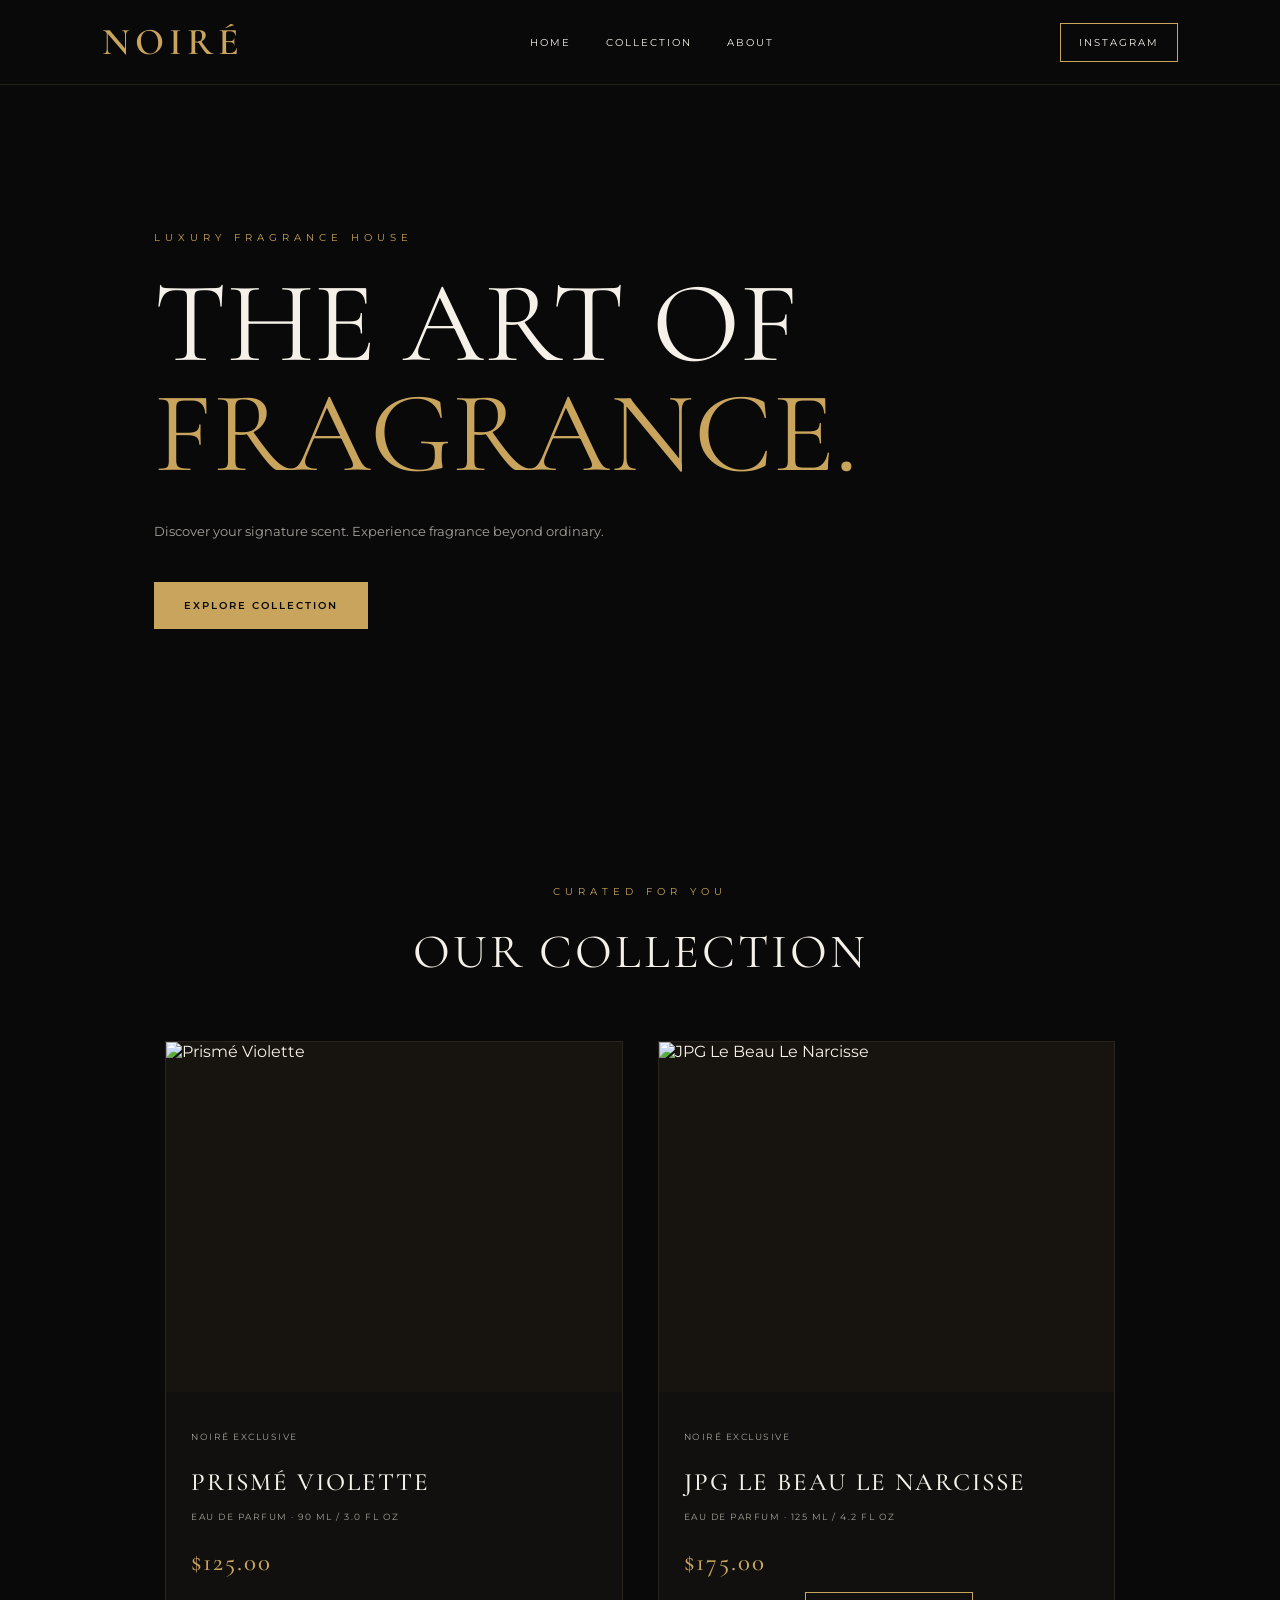
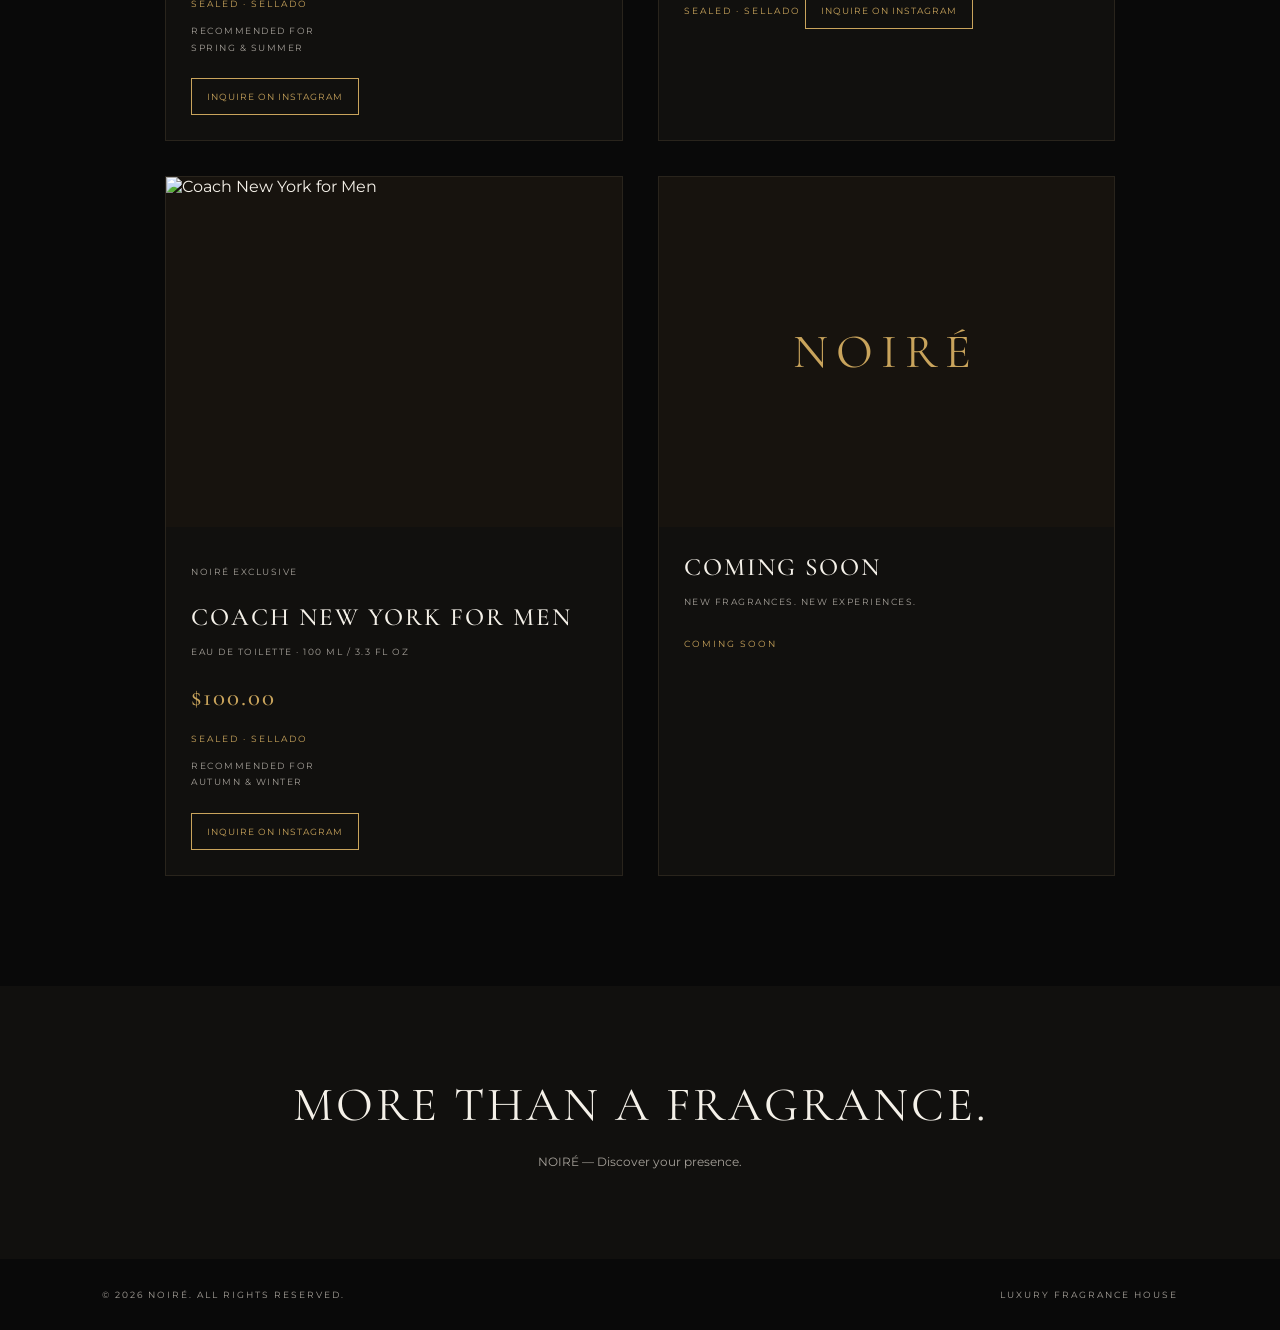
==== index.html @ 9adcd64e "Add files via upload" ====
<!DOCTYPE html>
<html lang="en">
<head>
    <meta charset="UTF-8">
    <meta name="viewport" content="width=device-width, initial-scale=1.0">
    <title>NOIRÉ | Luxury Fragrance House</title>
    <link rel="stylesheet" href="style.css">
</head>
<body>

    <header class="navbar">
        <a href="#" class="logo">NOIRÉ</a>

        <nav>
            <a href="#home">HOME</a>
            <a href="#collection">COLLECTION</a>
            <a href="#about">ABOUT</a>
        </nav>

        <a href="https://www.instagram.com/noire.resells//"
           class="instagram">INSTAGRAM</a>
    </header>

    <main>
        <section class="hero" id="home">
            <div class="hero-content">
                <p class="eyebrow">LUXURY FRAGRANCE HOUSE</p>

                <h1>THE ART OF<br><span>FRAGRANCE.</span></h1>

                <p class="description">
                    Discover your signature scent.
                    Experience fragrance beyond ordinary.
                </p>

                <a href="#collection" class="gold-button">
                    EXPLORE COLLECTION
                </a>
            </div>
        </section>

       
<section class="collection" id="collection">
    <p class="eyebrow">CURATED FOR YOU</p>
    <h2>OUR COLLECTION</h2>

    <div class="product-grid">

       
<div class="product-card">
    <div class="product-image">
        <img
          src="https://patekmaison.com/cdn/shop/files/Violette.png?v=1772462823"
            alt="Prismé Violette">
    </div>

    <div class="product-info">
        <p class="eyebrow">NOIRÉ EXCLUSIVE</p>

        <h3>PRISMÉ VIOLETTE</h3>

        <p>EAU DE PARFUM · 90 ML / 3.0 FL OZ</p>

        <h3 class="product-price">$125.00</h3>

        <span class="coming-label">SEALED · SELLADO</span>

        <p class="season-label">
            RECOMMENDED FOR
            <br>
            SPRING & SUMMER
        </p>

        <a
            href="https://www.instagram.com/noire.resells/"
            target="_blank"
            class="product-button">
            INQUIRE ON INSTAGRAM
        </a>
    </div>
</div>
<div class="product-card">
    <div class="product-image">
        <img
            src="https://www.sephora.com/productimages/sku/s2929826-main-zoom.jpg?imwidth=1224"
            alt="JPG Le Beau Le Narcisse">
    </div>

    <div class="product-info">
        <p class="eyebrow">NOIRÉ EXCLUSIVE</p>

        <h3>JPG LE BEAU LE NARCISSE</h3>

        <p>EAU DE PARFUM · 125 ML / 4.2 FL OZ</p>

        <h3 class="product-price">$175.00</h3>

        <span class="coming-label">SEALED · SELLADO</span>

        <a
            href="https://www.instagram.com/noire.resells/"
            target="_blank"
            class="product-button">
            INQUIRE ON INSTAGRAM
        </a>
    </div>
</div>

<div class="product-card">
    <div class="product-image">
        <img
            src="https://www.sephora.com/productimages/sku/s2007631-main-zoom.jpg?imwidth=1224"
            alt="Coach New York for Men">
    </div>

    <div class="product-info">
        <p class="eyebrow">NOIRÉ EXCLUSIVE</p>

        <h3>COACH NEW YORK FOR MEN</h3>

        <p>EAU DE TOILETTE · 100 ML / 3.3 FL OZ</p>

        <h3 class="product-price">$100.00</h3>

        <span class="coming-label">SEALED · SELLADO</span>

        <p class="season-label">
            RECOMMENDED FOR
            <br>
            AUTUMN & WINTER
        </p>

        <a
            href="https://www.instagram.com/noire.resells/"
            target="_blank"
            class="product-button">
            INQUIRE ON INSTAGRAM
        </a>
    </div>
</div>


        <div class="product-card">
            <div class="product-image coming-image">
                <span>NOIRÉ</span>
            </div>
            <div class="product-info">
                <h3>COMING SOON</h3>
                <p>NEW FRAGRANCES. NEW EXPERIENCES.</p>
                <span class="coming-label">COMING SOON</span>
            </div>
        </div>

    </div>
</section>


        <section class="about" id="about">
            <h2>MORE THAN A FRAGRANCE.</h2>
            <p>NOIRÉ — Discover your presence.</p>
        </section>
    </main>

    <footer>
        <p>© 2026 NOIRÉ. ALL RIGHTS RESERVED.</p>
        <p>LUXURY FRAGRANCE HOUSE</p>
    </footer>

    <script src="script.js"></script>
</body>
</html>
---- style.css ----
@import url('https://fonts.googleapis.com/css2?family=Cormorant+Garamond:wght@400;500;600;700&family=Montserrat:wght@300;400;500;600&display=swap');

:root {
    --black: #090909;
    --gold: #c9a45c;
    --white: #f5f1e9;
    --gray: #a6a19a;
}

* {
    margin: 0;
    padding: 0;
    box-sizing: border-box;
    scroll-behavior: smooth;
}

body {
    background: var(--black);
    color: var(--white);
    font-family: 'Montserrat', sans-serif;
}

.navbar {
    height: 85px;
    display: flex;
    align-items: center;
    justify-content: space-between;
    padding: 0 8%;
    border-bottom: 1px solid #25221d;
    background: #090909;
}

.logo {
    color: var(--gold);
    text-decoration: none;
    font-family: 'Cormorant Garamond', serif;
    font-size: 38px;
    letter-spacing: 5px;
    font-weight: 600;
}

nav {
    display: flex;
    gap: 35px;
}

nav a, .instagram {
    color: var(--white);
    text-decoration: none;
    font-size: 10px;
    letter-spacing: 2px;
    transition: color 0.3s;
}

nav a:hover, .instagram:hover {
    color: var(--gold);
}

.instagram {
    border: 1px solid var(--gold);
    padding: 12px 18px;
}

.hero {
    min-height: 690px;
    display: flex;
    align-items: center;
    padding: 80px 12%;
    background:
      linear-gradient(90deg, #090909 5%, rgba(9,9,9,.88) 45%, rgba(9,9,9,.2)),
      url('https://images.unsplash.com/photo-1594035910387-fea47794261f?w=1800')
      center/cover no-repeat;
}

.hero-content {
    max-width: 650px;
}

.eyebrow {
    color: var(--gold);
    letter-spacing: 5px;
    font-size: 10px;
    margin-bottom: 25px;
}

h1 {
    font-family: 'Cormorant Garamond', serif;
    font-size: clamp(65px, 9vw, 115px);
    font-weight: 400;
    line-height: .95;
    margin-bottom: 30px;
}

h1 span {
    color: var(--gold);
}

.description {
    color: var(--gray);
    font-size: 13px;
    line-height: 2;
    margin-bottom: 38px;
}

.gold-button {
    display: inline-block;
    padding: 17px 30px;
    background: var(--gold);
    color: #090909;
    text-decoration: none;
    font-size: 10px;
    letter-spacing: 2px;
    font-weight: 600;
    transition: .3s;
}

.gold-button:hover {
    background: var(--white);
    transform: translateY(-3px);
}

.collection {
    padding: 110px 8%;
    text-align: center;
}

.collection h2, .about h2 {
    font-family: 'Cormorant Garamond', serif;
    font-size: 48px;
    font-weight: 400;
    letter-spacing: 3px;
}

.coming-soon {
    color: var(--gray);
    margin-top: 35px;
    font-size: 11px;
    letter-spacing: 3px;
}

.about {
    text-align: center;
    padding: 90px 20px;
    background: #11100e;
}

.about p {
    margin-top: 20px;
    color: var(--gray);
    font-size: 12px;
}

footer {
    display: flex;
    justify-content: space-between;
    padding: 30px 8%;
    color: var(--gray);
    font-size: 9px;
    letter-spacing: 2px;
}

@media (max-width: 700px) {
    .navbar {
        padding: 0 5%;
        height: 75px;
    }

    .logo {
        font-size: 29px;
    }

    nav {
        display: none;
    }

    .instagram {
        font-size: 8px;
        padding: 10px;
    }

    .hero {
        min-height: 600px;
        padding: 60px 7%;
    }

    .collection h2, .about h2 {
        font-size: 35px;
    }

    footer {
        flex-direction: column;
        gap: 12px;
        text-align: center;
    }
}

.product-grid {
    display: grid;
    grid-template-columns: repeat(2, minmax(0, 1fr));
    gap: 35px;
    max-width: 950px;
    margin: 60px auto 0;
}

.product-card {
    text-align: left;
    background: #11100e;
    border: 1px solid #29241c;
    transition: transform .3s, border-color .3s;
}

.product-card:hover {
    transform: translateY(-7px);
    border-color: var(--gold);
}

.product-image {
    height: 350px;
    overflow: hidden;
    background: #17130e;
}

.product-image img {
    width: 100%;
    height: 100%;
    object-fit: cover;
}

.coming-image {
    display: flex;
    align-items: center;
    justify-content: center;
    color: var(--gold);
    font-family: 'Cormorant Garamond', serif;
    font-size: 48px;
    letter-spacing: 8px;
}

.product-info {
    padding: 25px;
}

.product-info h3 {
    font-family: 'Cormorant Garamond', serif;
    font-size: 25px;
    font-weight: 500;
    letter-spacing: 2px;
}

.product-info p {
    color: var(--gray);
    font-size: 9px;
    letter-spacing: 1.5px;
    margin: 12px 0 22px;
    line-height: 1.8;
}

.product-button {
    display: inline-block;
    color: var(--gold);
    border: 1px solid var(--gold);
    padding: 12px 15px;
    text-decoration: none;
    font-size: 9px;
    letter-spacing: 1px;
}

.product-button:hover {
    background: var(--gold);
    color: var(--black);
}

.coming-label {
    color: var(--gold);
    font-size: 9px;
    letter-spacing: 2px;
}

@media (max-width: 700px) {
    .product-grid {
        grid-template-columns: 1fr;
    }

    .product-image {
        height: 300px;
    }
}

.product-price {
    color: var(--gold);
    font-family: 'Cormorant Garamond', serif;
    font-size: 32px;
    font-weight: 500;
    margin: 15px 0;
}

.season-label {
    color: var(--gray);
    font-size: 10px;
    line-height: 2;
    letter-spacing: 2px;
    margin-top: 20px;
}
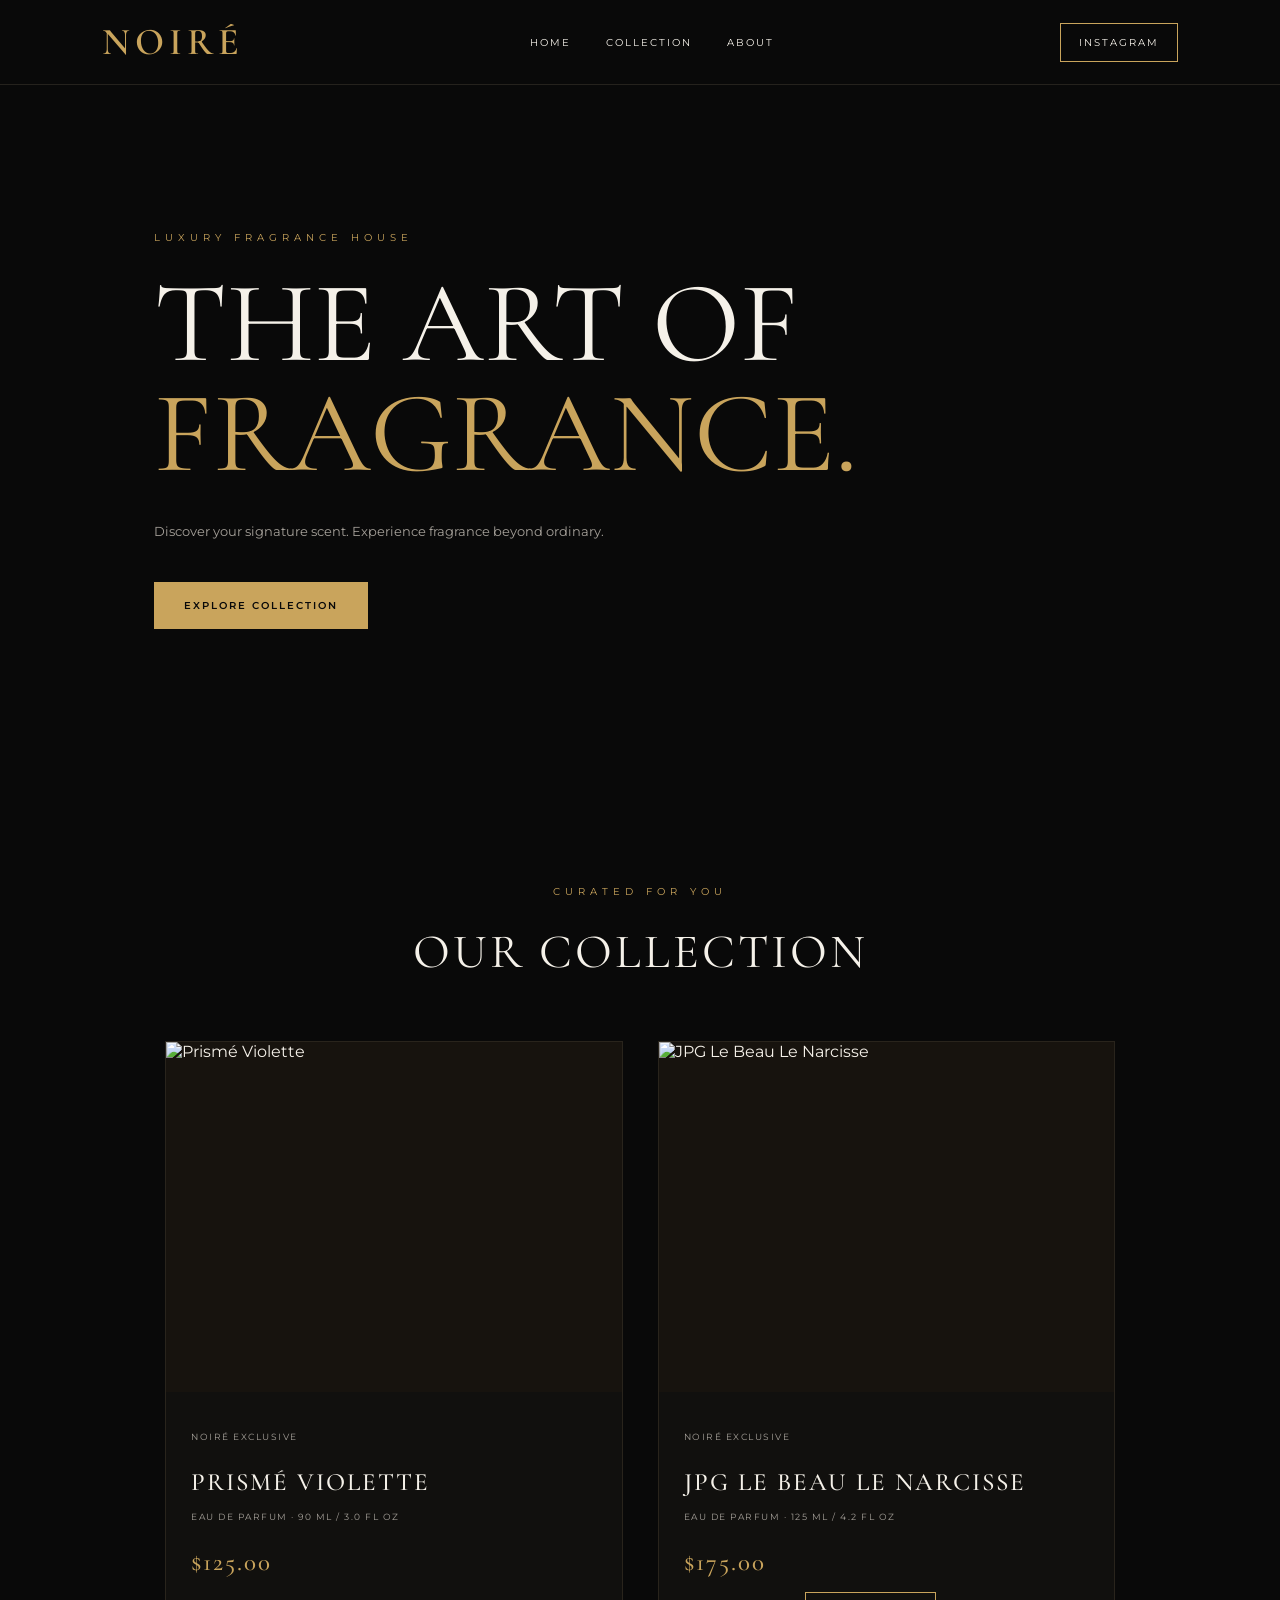
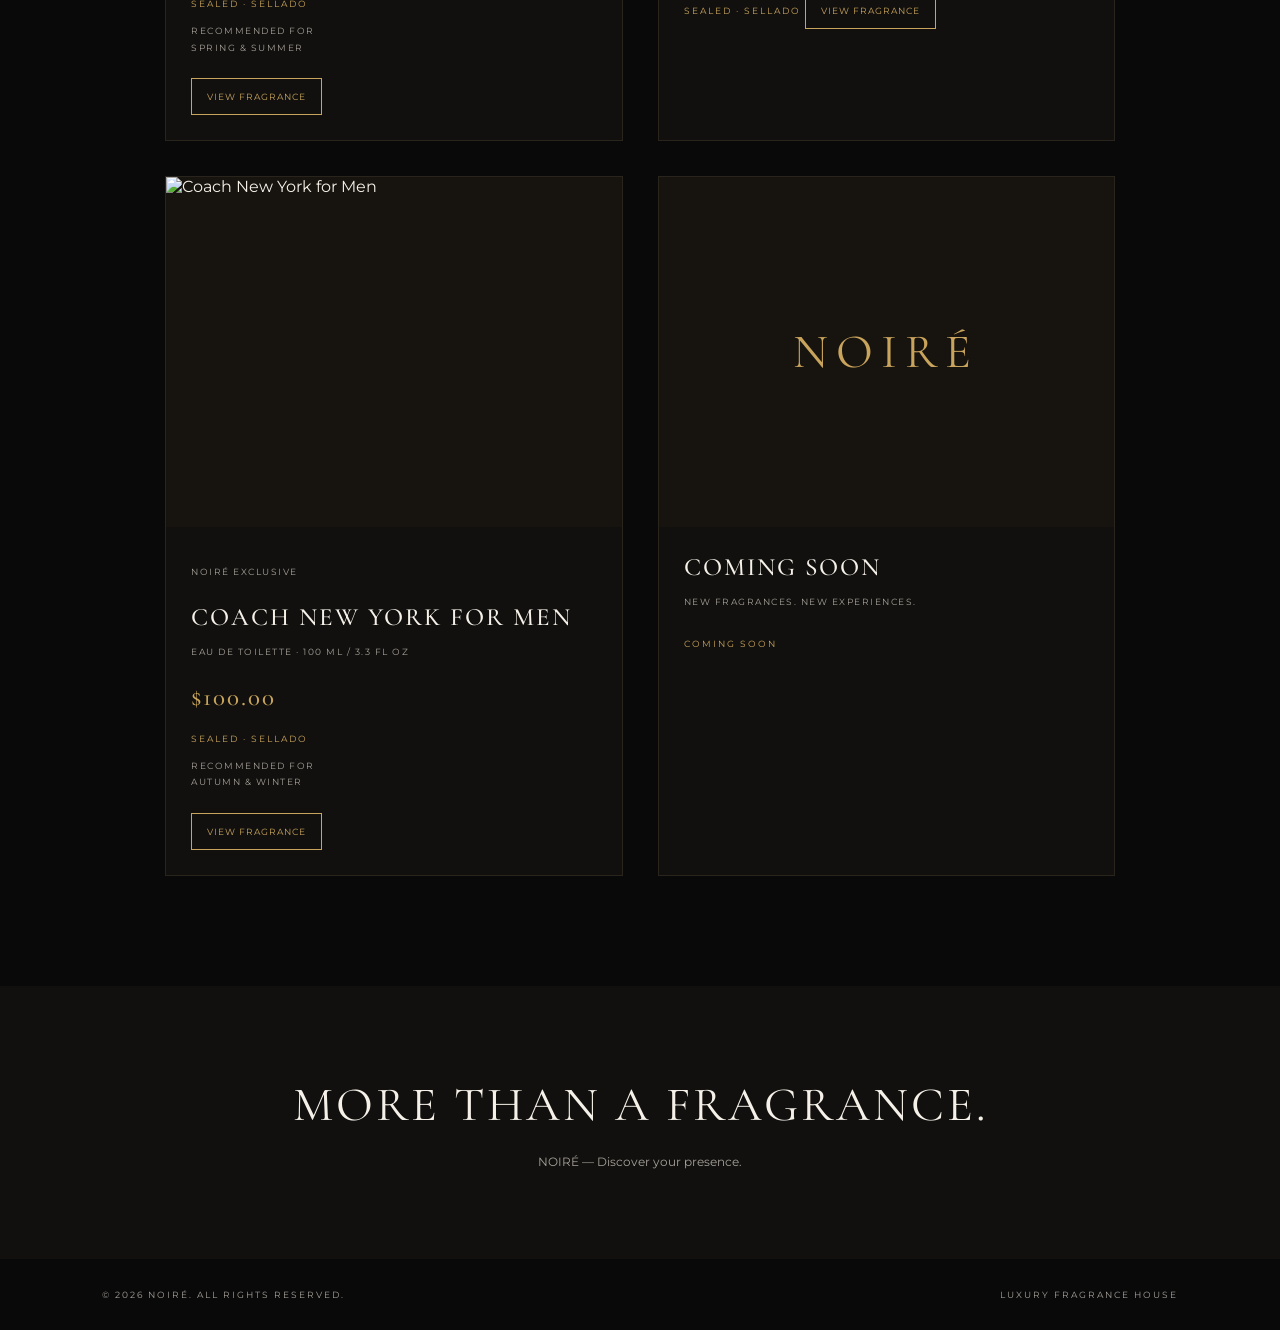
==== commit 47a6f048: "Add files via upload" ====
--- a/index.html
+++ b/index.html
@@ -48,14 +48,16 @@
     <div class="product-grid">
 
        
-<div class="product-card">
+<a href="prisme-violette.html" class="product-card product-card-link">
+
     <div class="product-image">
         <img
-          src="https://patekmaison.com/cdn/shop/files/Violette.png?v=1772462823"
+            src="https://patekmaison.com/cdn/shop/files/Violette.png?v=1772462823"
             alt="Prismé Violette">
     </div>
 
     <div class="product-info">
+
         <p class="eyebrow">NOIRÉ EXCLUSIVE</p>
 
         <h3>PRISMÉ VIOLETTE</h3>
@@ -72,15 +74,13 @@
             SPRING & SUMMER
         </p>
 
-        <a
-            href="https://www.instagram.com/noire.resells/"
-            target="_blank"
-            class="product-button">
-            INQUIRE ON INSTAGRAM
-        </a>
+        <span class="product-button">VIEW FRAGRANCE</span>
+
     </div>
-</div>
-<div class="product-card">
+
+</a>
+<a href="le-beau-narcisse.html" class="product-card product-card-link">
+
     <div class="product-image">
         <img
             src="https://www.sephora.com/productimages/sku/s2929826-main-zoom.jpg?imwidth=1224"
@@ -88,6 +88,7 @@
     </div>
 
     <div class="product-info">
+
         <p class="eyebrow">NOIRÉ EXCLUSIVE</p>
 
         <h3>JPG LE BEAU LE NARCISSE</h3>
@@ -98,16 +99,14 @@
 
         <span class="coming-label">SEALED · SELLADO</span>
 
-        <a
-            href="https://www.instagram.com/noire.resells/"
-            target="_blank"
-            class="product-button">
-            INQUIRE ON INSTAGRAM
-        </a>
+        <span class="product-button">VIEW FRAGRANCE</span>
+
     </div>
-</div>
 
-<div class="product-card">
+</a>
+
+<a href="coach-new-york.html" class="product-card product-card-link">
+
     <div class="product-image">
         <img
             src="https://www.sephora.com/productimages/sku/s2007631-main-zoom.jpg?imwidth=1224"
@@ -115,6 +114,7 @@
     </div>
 
     <div class="product-info">
+
         <p class="eyebrow">NOIRÉ EXCLUSIVE</p>
 
         <h3>COACH NEW YORK FOR MEN</h3>
@@ -131,14 +131,11 @@
             AUTUMN & WINTER
         </p>
 
-        <a
-            href="https://www.instagram.com/noire.resells/"
-            target="_blank"
-            class="product-button">
-            INQUIRE ON INSTAGRAM
-        </a>
+        <span class="product-button">VIEW FRAGRANCE</span>
+
     </div>
-</div>
+
+</a>
 
 
         <div class="product-card">
--- a/style.css
+++ b/style.css
@@ -302,3 +302,128 @@
     letter-spacing: 2px;
     margin-top: 20px;
 }
+.product-link {
+    color: inherit;
+    text-decoration: none;
+    display: inline-block;
+}
+
+.product-link h3 {
+    transition: color 0.3s ease;
+}
+
+.product-link:hover h3 {
+    color: var(--gold);
+}
+
+/* NOIRÉ PRODUCT DETAIL PAGE */
+
+.product-detail {
+    max-width: 1150px;
+    margin: 0 auto;
+    padding: 60px 7%;
+}
+
+.back-link {
+    display: inline-block;
+    color: var(--gold);
+    text-decoration: none;
+    font-size: 11px;
+    letter-spacing: 2px;
+    margin-bottom: 45px;
+    transition: opacity 0.3s;
+}
+
+.back-link:hover {
+    opacity: 0.65;
+}
+
+.detail-grid {
+    display: grid;
+    grid-template-columns: 1fr 1fr;
+    gap: 70px;
+    align-items: center;
+}
+
+.detail-image {
+    background: #17130e;
+    border: 1px solid #29241c;
+    padding: 30px;
+    min-height: 480px;
+    display: flex;
+    align-items: center;
+    justify-content: center;
+}
+
+.detail-image img {
+    width: 100%;
+    max-height: 500px;
+    object-fit: contain;
+}
+
+.detail-info h1 {
+    font-family: 'Cormorant Garamond', serif;
+    font-size: 48px;
+    font-weight: 500;
+    letter-spacing: 3px;
+    margin: 20px 0;
+}
+
+.detail-info > p:not(.eyebrow) {
+    color: var(--gray);
+    font-size: 11px;
+    letter-spacing: 2px;
+    line-height: 2;
+}
+
+.detail-description {
+    border-top: 1px solid #29241c;
+    margin: 35px 0;
+    padding-top: 25px;
+}
+
+.detail-description h3 {
+    color: var(--gold);
+    font-size: 12px;
+    letter-spacing: 2px;
+    margin-bottom: 15px;
+}
+
+.detail-description p {
+    color: var(--gray);
+    font-size: 13px;
+    line-height: 2.3;
+}
+
+@media (max-width: 700px) {
+    .detail-grid {
+        grid-template-columns: 1fr;
+        gap: 35px;
+    }
+
+    .detail-image {
+        min-height: 320px;
+    }
+
+    .detail-info h1 {
+        font-size: 36px;
+    }
+}
+.product-card-link {
+    min-height: 0;
+    height: 100%;
+    display: flex;
+    flex-direction: column;
+    box-sizing: border-box;
+}
+
+.product-card-link .product-info {
+    flex: 1;
+}.product-card-link,
+.product-card-link:visited,
+.product-card-link:hover,
+.product-card-link:active {
+    color: inherit;
+    text-decoration: none;
+    -webkit-tap-highlight-color: transparent;
+}
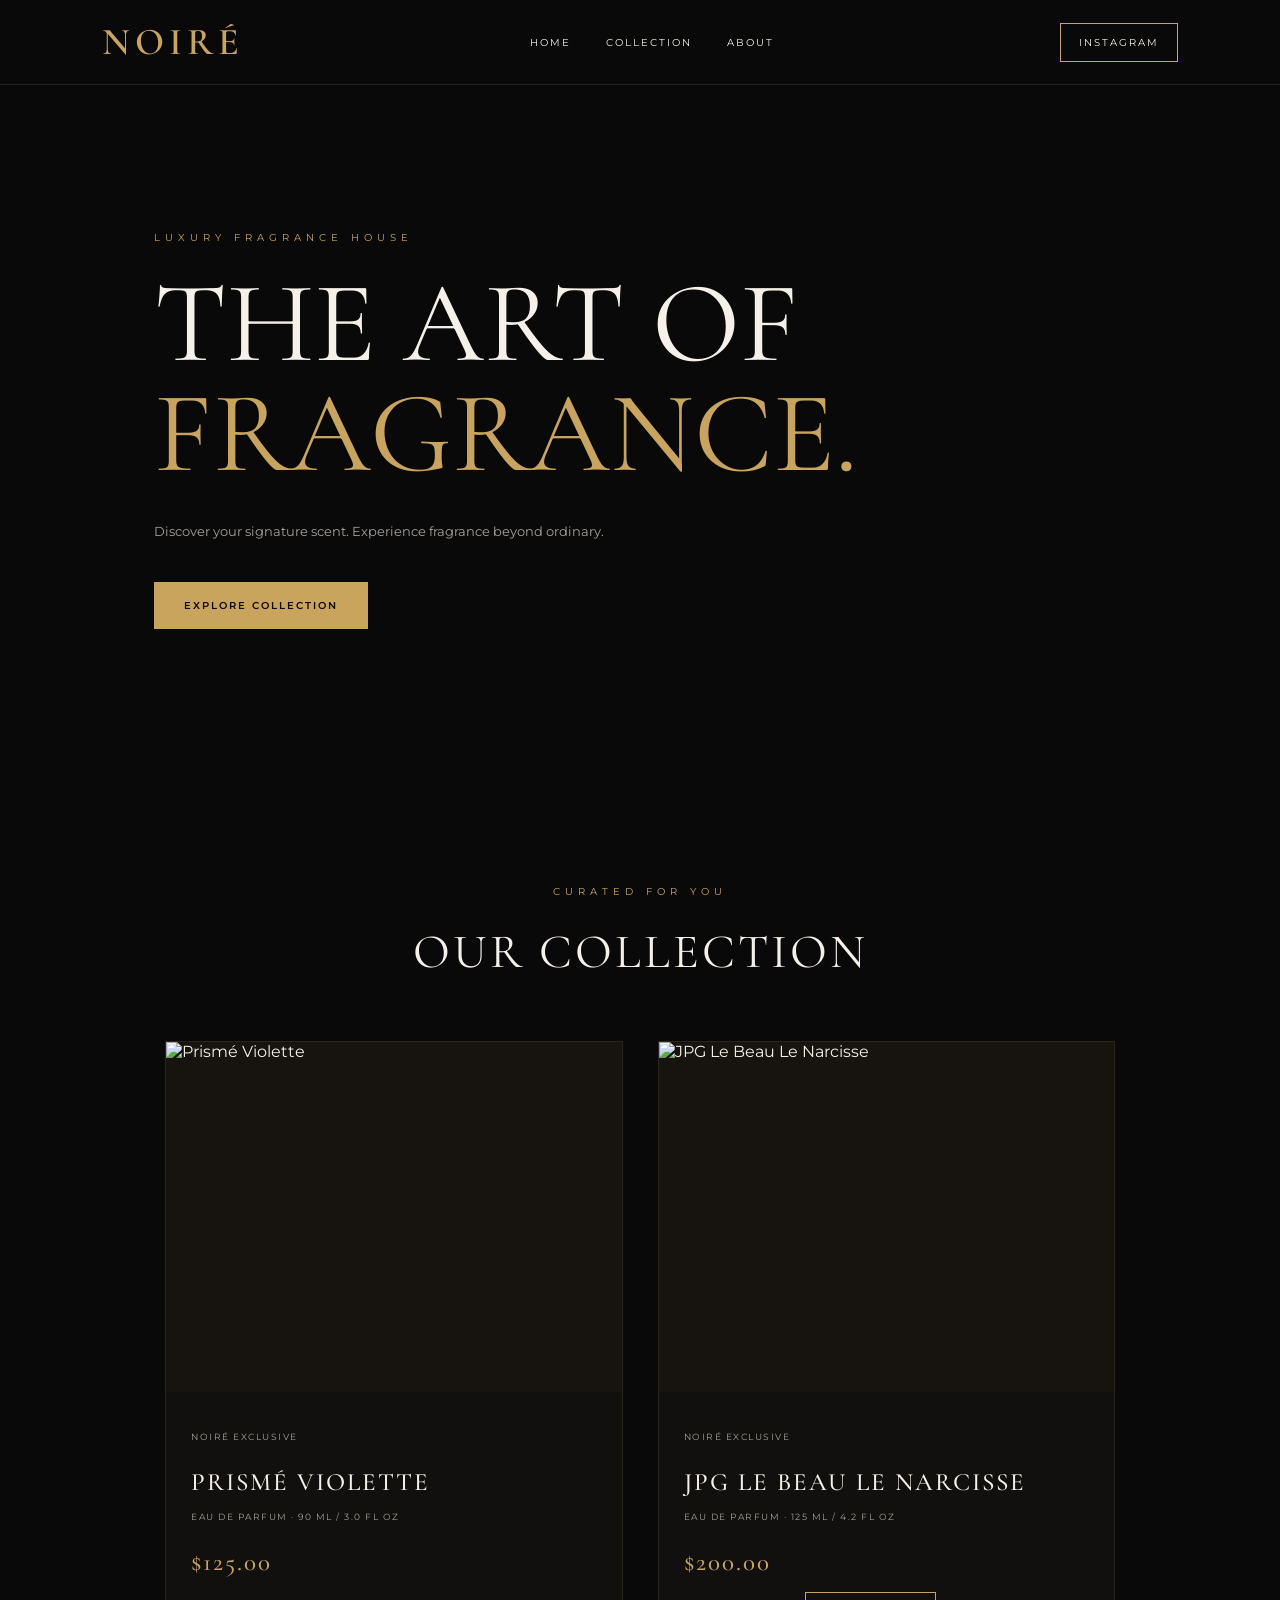
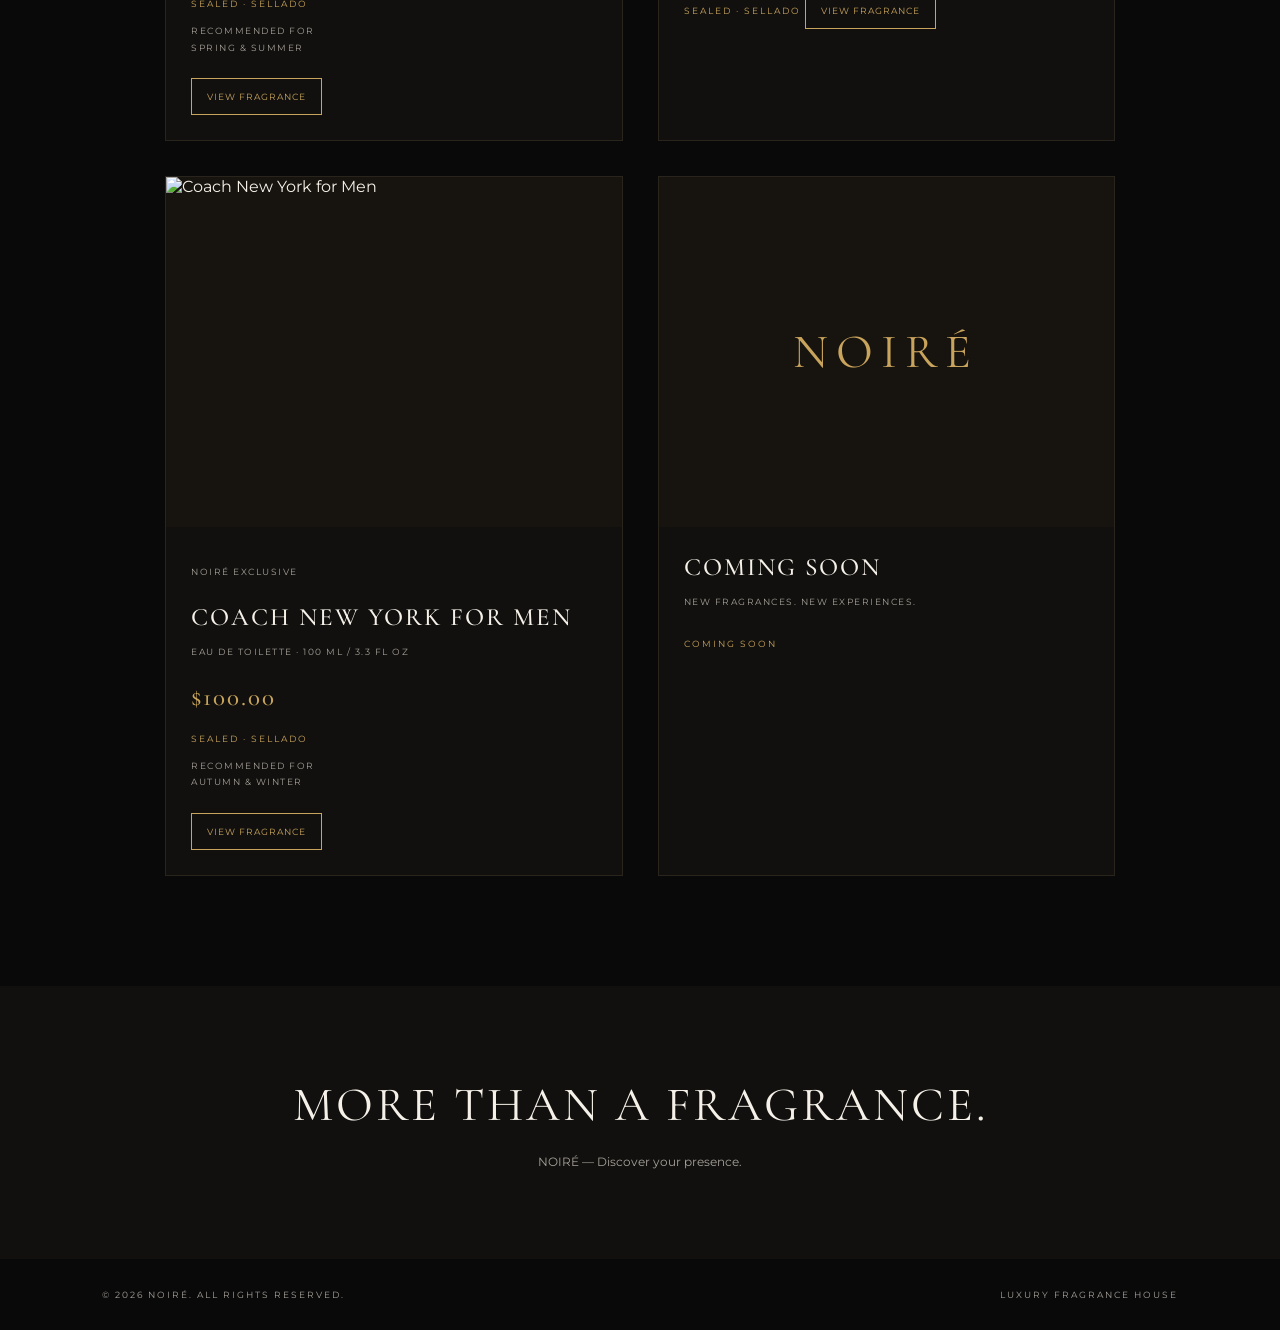
==== commit cd2c5912: "Add files via upload" ====
--- a/index.html
+++ b/index.html
@@ -95,7 +95,7 @@
 
         <p>EAU DE PARFUM · 125 ML / 4.2 FL OZ</p>
 
-        <h3 class="product-price">$175.00</h3>
+        <h3 class="product-price">$200.00</h3>
 
         <span class="coming-label">SEALED · SELLADO</span>
 
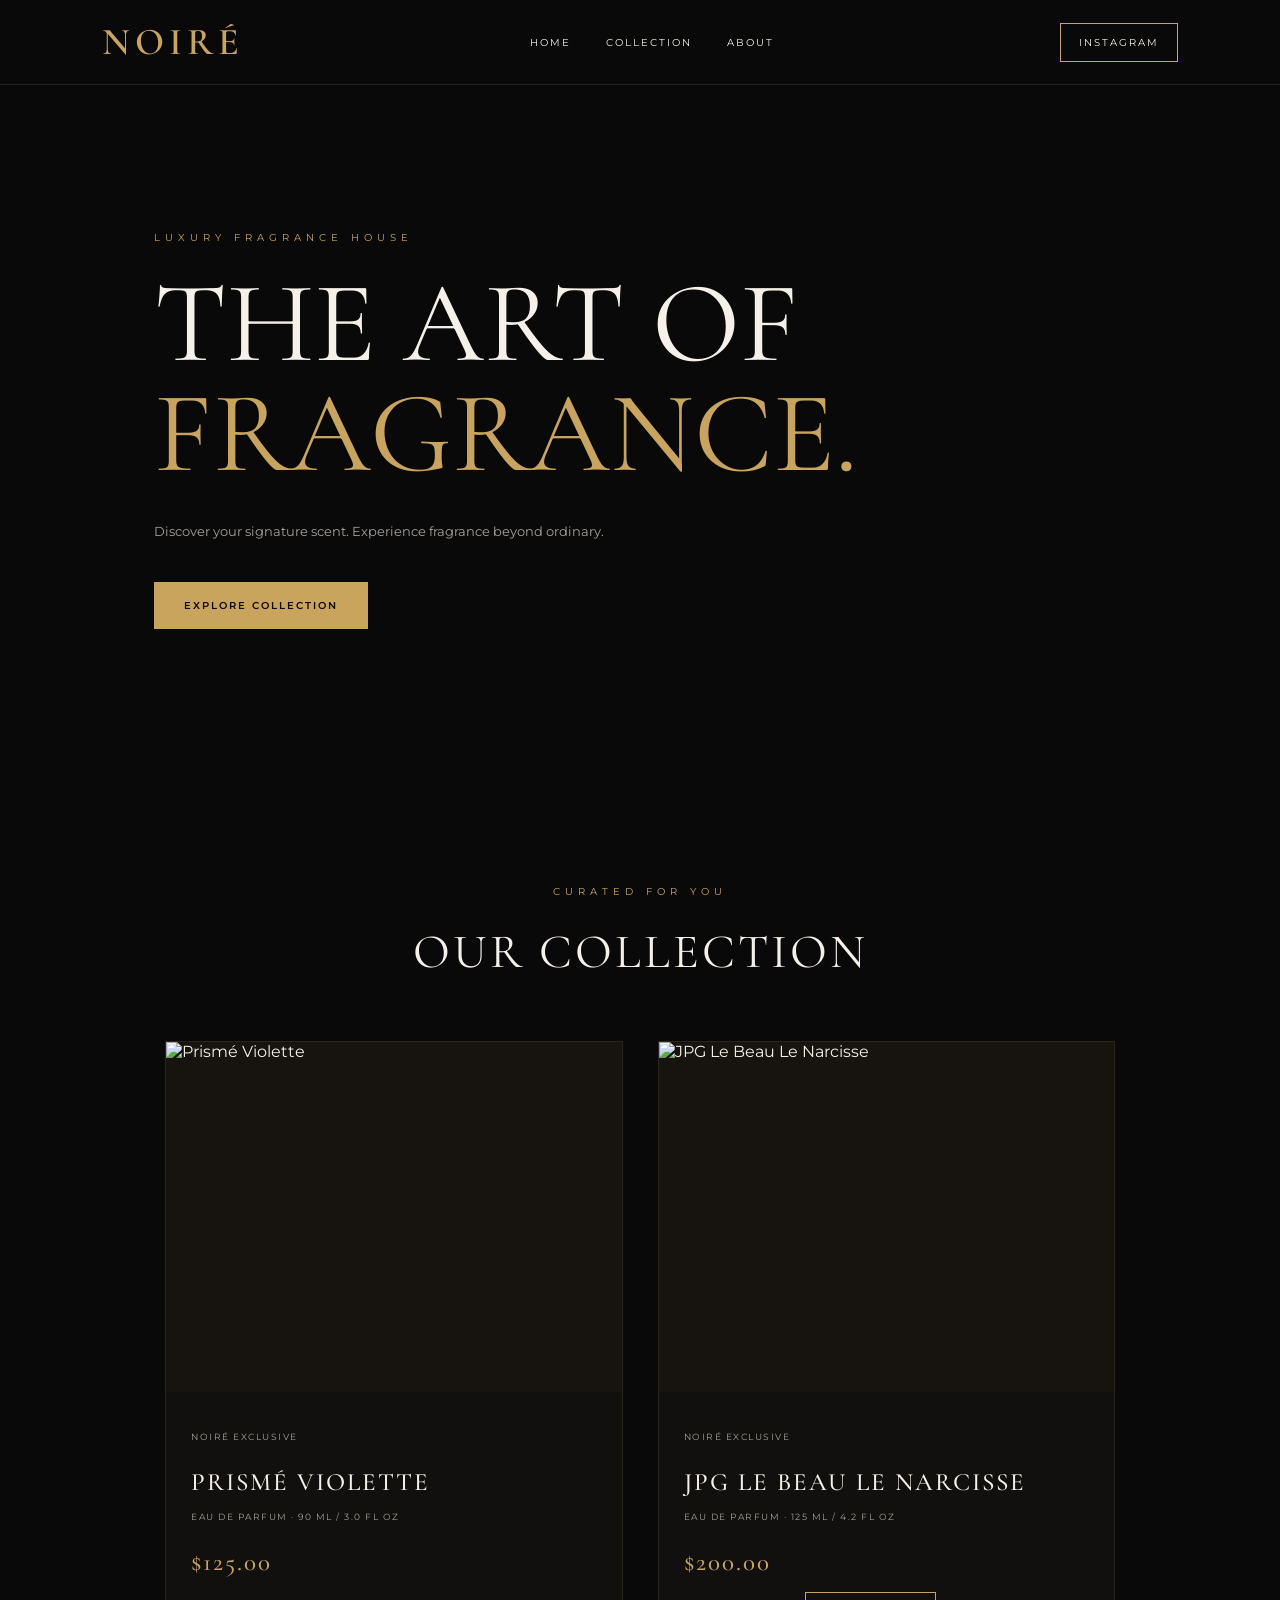
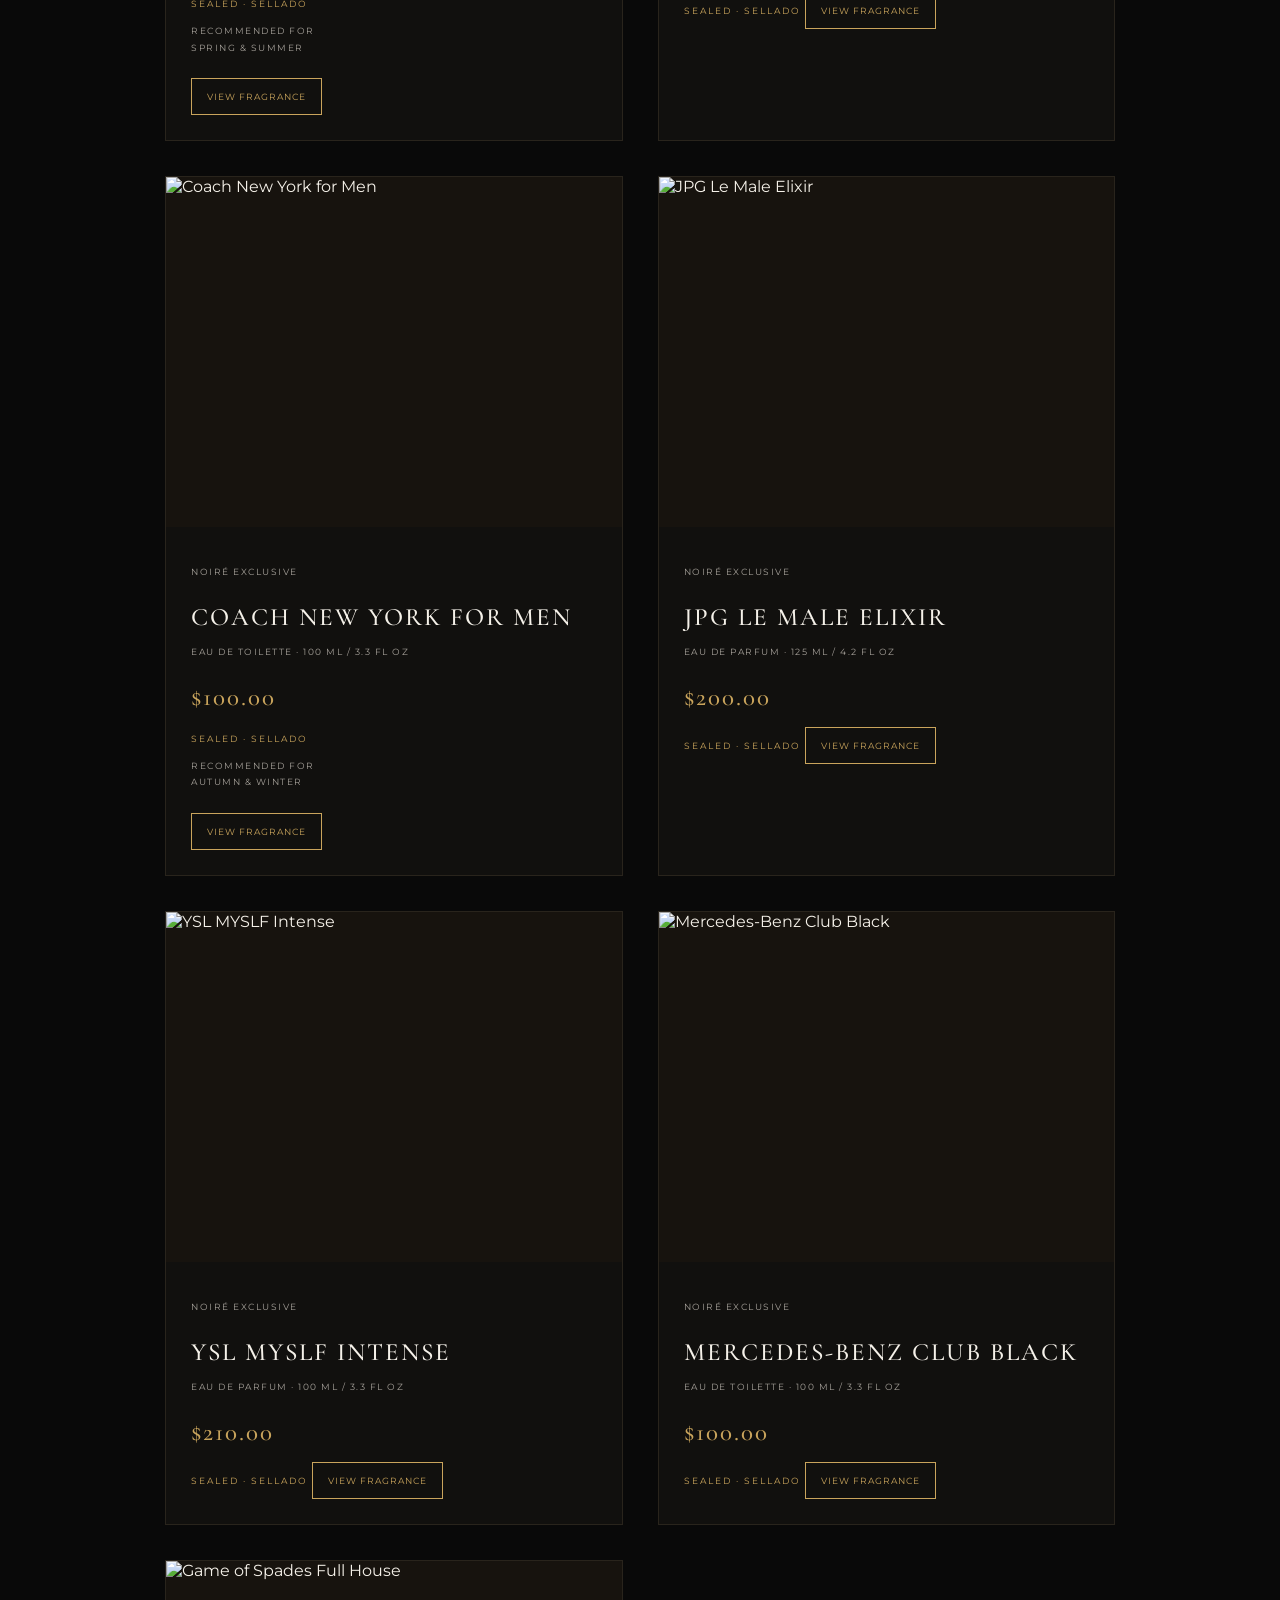
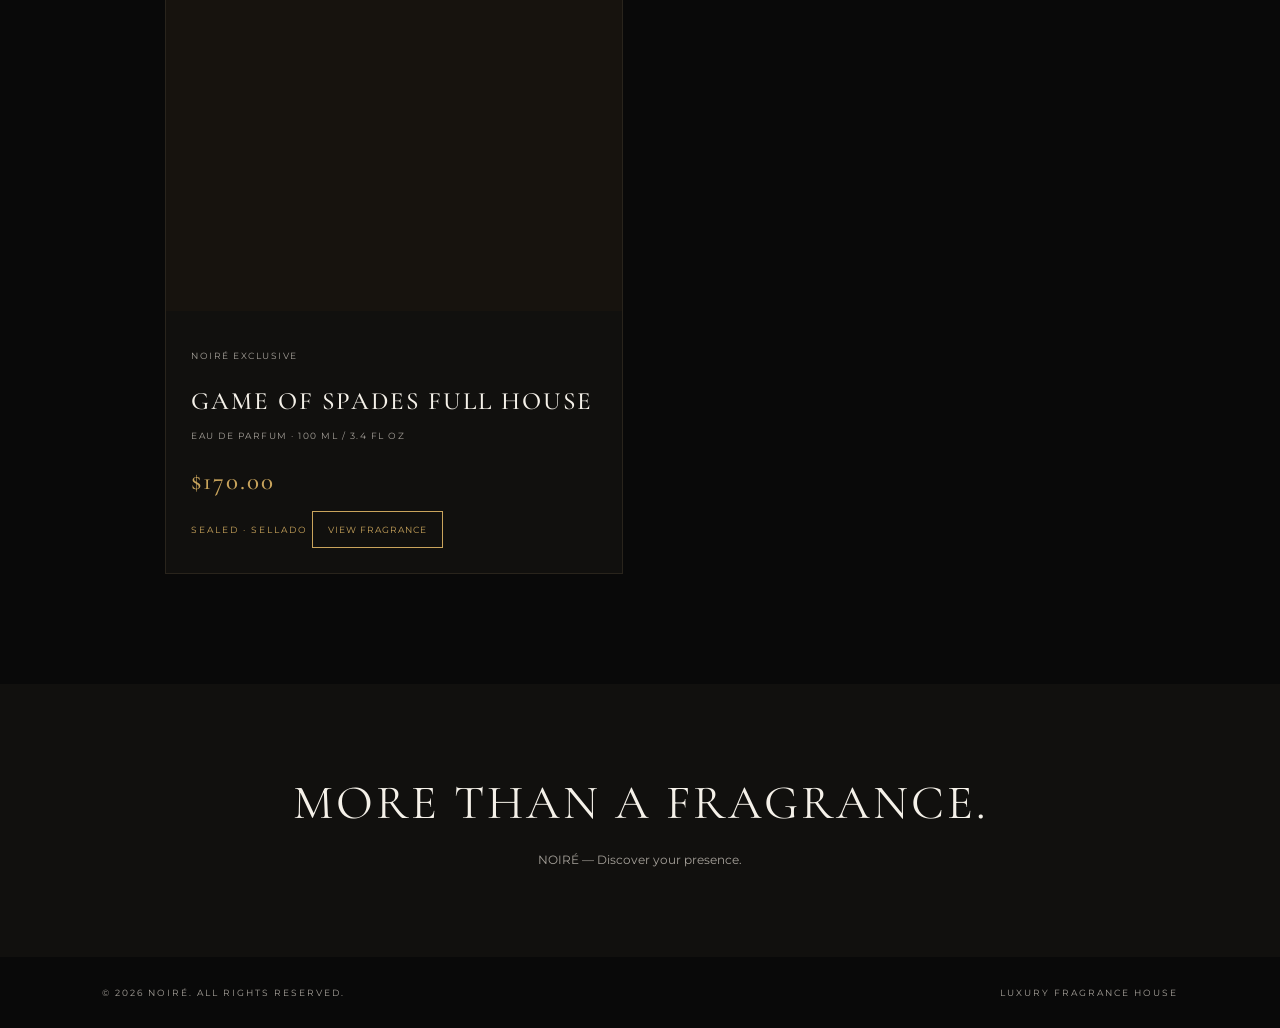
==== commit 926fbb00: "Add files via upload" ====
--- a/index.html
+++ b/index.html
@@ -18,7 +18,7 @@
             <a href="#about">ABOUT</a>
         </nav>
 
-        <a href="https://www.instagram.com/noire.resells//"
+        <a href="https://www.instagram.com/noire.resells/"
            class="instagram">INSTAGRAM</a>
     </header>
 
@@ -40,118 +40,181 @@
             </div>
         </section>
 
-       
-<section class="collection" id="collection">
-    <p class="eyebrow">CURATED FOR YOU</p>
-    <h2>OUR COLLECTION</h2>
-
-    <div class="product-grid">
-
-       
-<a href="prisme-violette.html" class="product-card product-card-link">
-
-    <div class="product-image">
-        <img
-            src="https://patekmaison.com/cdn/shop/files/Violette.png?v=1772462823"
-            alt="Prismé Violette">
-    </div>
-
-    <div class="product-info">
-
-        <p class="eyebrow">NOIRÉ EXCLUSIVE</p>
-
-        <h3>PRISMÉ VIOLETTE</h3>
-
-        <p>EAU DE PARFUM · 90 ML / 3.0 FL OZ</p>
-
-        <h3 class="product-price">$125.00</h3>
-
-        <span class="coming-label">SEALED · SELLADO</span>
-
-        <p class="season-label">
-            RECOMMENDED FOR
-            <br>
-            SPRING & SUMMER
-        </p>
-
-        <span class="product-button">VIEW FRAGRANCE</span>
-
-    </div>
-
-</a>
-<a href="le-beau-narcisse.html" class="product-card product-card-link">
-
-    <div class="product-image">
-        <img
-            src="https://www.sephora.com/productimages/sku/s2929826-main-zoom.jpg?imwidth=1224"
-            alt="JPG Le Beau Le Narcisse">
-    </div>
-
-    <div class="product-info">
-
-        <p class="eyebrow">NOIRÉ EXCLUSIVE</p>
-
-        <h3>JPG LE BEAU LE NARCISSE</h3>
-
-        <p>EAU DE PARFUM · 125 ML / 4.2 FL OZ</p>
-
-        <h3 class="product-price">$200.00</h3>
-
-        <span class="coming-label">SEALED · SELLADO</span>
-
-        <span class="product-button">VIEW FRAGRANCE</span>
-
-    </div>
-
-</a>
-
-<a href="coach-new-york.html" class="product-card product-card-link">
-
-    <div class="product-image">
-        <img
-            src="https://www.sephora.com/productimages/sku/s2007631-main-zoom.jpg?imwidth=1224"
-            alt="Coach New York for Men">
-    </div>
-
-    <div class="product-info">
-
-        <p class="eyebrow">NOIRÉ EXCLUSIVE</p>
-
-        <h3>COACH NEW YORK FOR MEN</h3>
-
-        <p>EAU DE TOILETTE · 100 ML / 3.3 FL OZ</p>
-
-        <h3 class="product-price">$100.00</h3>
-
-        <span class="coming-label">SEALED · SELLADO</span>
-
-        <p class="season-label">
-            RECOMMENDED FOR
-            <br>
-            AUTUMN & WINTER
-        </p>
-
-        <span class="product-button">VIEW FRAGRANCE</span>
-
-    </div>
-
-</a>
-
-
-        <div class="product-card">
-            <div class="product-image coming-image">
-                <span>NOIRÉ</span>
+        <section class="collection" id="collection">
+
+            <p class="eyebrow">CURATED FOR YOU</p>
+            <h2>OUR COLLECTION</h2>
+
+            <div class="product-grid">
+
+                <!-- PRISME VIOLETTE -->
+                <a href="prisme-violette.html"
+                   class="product-card product-card-link">
+
+                    <div class="product-image">
+                        <img
+                            src="https://patekmaison.com/cdn/shop/files/Violette.png?v=1772462823"
+                            alt="Prismé Violette">
+                    </div>
+
+                    <div class="product-info">
+                        <p class="eyebrow">NOIRÉ EXCLUSIVE</p>
+                        <h3>PRISMÉ VIOLETTE</h3>
+                        <p>EAU DE PARFUM · 90 ML / 3.0 FL OZ</p>
+                        <h3 class="product-price">$125.00</h3>
+
+                        <span class="coming-label">SEALED · SELLADO</span>
+
+                        <p class="season-label">
+                            RECOMMENDED FOR
+                            <br>
+                            SPRING & SUMMER
+                        </p>
+
+                        <span class="product-button">VIEW FRAGRANCE</span>
+                    </div>
+                </a>
+
+                <!-- JPG LE BEAU LE NARCISSE -->
+                <a href="le-beau-narcisse.html"
+                   class="product-card product-card-link">
+
+                    <div class="product-image">
+                        <img
+                            src="https://www.sephora.com/productimages/sku/s2929826-main-zoom.jpg?imwidth=1224"
+                            alt="JPG Le Beau Le Narcisse">
+                    </div>
+
+                    <div class="product-info">
+                        <p class="eyebrow">NOIRÉ EXCLUSIVE</p>
+                        <h3>JPG LE BEAU LE NARCISSE</h3>
+                        <p>EAU DE PARFUM · 125 ML / 4.2 FL OZ</p>
+                        <h3 class="product-price">$200.00</h3>
+
+                        <span class="coming-label">SEALED · SELLADO</span>
+
+                        <span class="product-button">VIEW FRAGRANCE</span>
+                    </div>
+                </a>
+
+                <!-- COACH NEW YORK -->
+                <a href="coach-new-york.html"
+                   class="product-card product-card-link">
+
+                    <div class="product-image">
+                        <img
+                            src="https://www.sephora.com/productimages/sku/s2007631-main-zoom.jpg?imwidth=1224"
+                            alt="Coach New York for Men">
+                    </div>
+
+                    <div class="product-info">
+                        <p class="eyebrow">NOIRÉ EXCLUSIVE</p>
+                        <h3>COACH NEW YORK FOR MEN</h3>
+                        <p>EAU DE TOILETTE · 100 ML / 3.3 FL OZ</p>
+                        <h3 class="product-price">$100.00</h3>
+
+                        <span class="coming-label">SEALED · SELLADO</span>
+
+                        <p class="season-label">
+                            RECOMMENDED FOR
+                            <br>
+                            AUTUMN & WINTER
+                        </p>
+
+                        <span class="product-button">VIEW FRAGRANCE</span>
+                    </div>
+                </a>
+
+                <!-- JPG LE MALE ELIXIR -->
+                <a href="jpg-le-male-elixir.html"
+                   class="product-card product-card-link">
+
+                    <div class="product-image">
+                        <img
+                            src="https://images.openai.com/static-rsc-4/NYZBnYDaZnM-3-Mu0pSTsxeU1oJ_b3r0A1ZFAVuydmWIdIlmHfoX-VRp2U2PPm4c_Ucogl1LeXU0Rmsu3yo3tZ3Qc6veadSrWMNAYnNFu-X8OAYED-sKIMbbpCU_kRTlytsC41nl2JHgG9SnwznYndIEFKaJpGI1nWEarCWDCEDtthBMAjQ7UCvYuqf6O4Oh?purpose=fullsize"
+                            alt="JPG Le Male Elixir">
+                    </div>
+
+                    <div class="product-info">
+                        <p class="eyebrow">NOIRÉ EXCLUSIVE</p>
+                        <h3>JPG LE MALE ELIXIR</h3>
+                        <p>EAU DE PARFUM · 125 ML / 4.2 FL OZ</p>
+                        <h3 class="product-price">$200.00</h3>
+
+                        <span class="coming-label">SEALED · SELLADO</span>
+
+                        <span class="product-button">VIEW FRAGRANCE</span>
+                    </div>
+                </a>
+
+                <!-- YSL MYSLF INTENSE -->
+                <a href="myslf-intense.html"
+                   class="product-card product-card-link">
+
+                    <div class="product-image">
+                        <img
+                            src="https://images.openai.com/static-rsc-4/Coe23QRtFTI25PmWBl1JJipvEBmKZ7S9I7Y_JHYixP52ruZOXlaUZTa8IfAT7OsIPUDGQwj_ZaLvAcPzAgUJlgagh3FD622_ursJsHrMm6Qp9bqnFRkXEWU11zUxOZV_ffF-CJ2ZQrsCWNuvMm13rBX-mMvXG81nLBD18aUASsYp8mDT5_XICGBbjliZu3vb?purpose=fullsize"
+                            alt="YSL MYSLF Intense">
+                    </div>
+
+                    <div class="product-info">
+                        <p class="eyebrow">NOIRÉ EXCLUSIVE</p>
+                        <h3>YSL MYSLF INTENSE</h3>
+                        <p>EAU DE PARFUM · 100 ML / 3.3 FL OZ</p>
+                        <h3 class="product-price">$210.00</h3>
+
+                        <span class="coming-label">SEALED · SELLADO</span>
+
+                        <span class="product-button">VIEW FRAGRANCE</span>
+                    </div>
+                </a>
+
+                <!-- MERCEDES BENZ CLUB BLACK -->
+                <a href="mercedes-benz-club-black.html"
+                   class="product-card product-card-link">
+
+                    <div class="product-image">
+                        <img
+                            src="https://images.openai.com/static-rsc-4/6vOR1V0yi87TGkd7JKLbQ5Lt0Rjl2EDIkzhdJoqHM4CbEpbvEyjIuxdM_NxjWuyL271Ffa2CNnybN3SQ2rxROD9gu2kg7W-UxqB3gVq7lySAHGGYlPJjluJ5cw0AFELretyY4YcR1pi9UlNoTE3JPpn_u-iWq-dxy1VWISI6HVrtx7cbgZx1-hQyzTNzthOh?purpose=fullsize"
+                            alt="Mercedes-Benz Club Black">
+                    </div>
+
+                    <div class="product-info">
+                        <p class="eyebrow">NOIRÉ EXCLUSIVE</p>
+                        <h3>MERCEDES-BENZ CLUB BLACK</h3>
+                        <p>EAU DE TOILETTE · 100 ML / 3.3 FL OZ</p>
+                        <h3 class="product-price">$100.00</h3>
+
+                        <span class="coming-label">SEALED · SELLADO</span>
+
+                        <span class="product-button">VIEW FRAGRANCE</span>
+                    </div>
+                </a>
+
+                <!-- GAME OF SPADES FULL HOUSE -->
+                <a href="game-of-spades-full-house.html"
+                   class="product-card product-card-link">
+
+                    <div class="product-image">
+                        <img
+                            src="https://images.openai.com/static-rsc-4/V3hCnQmdAJz3poxxcJsdYU5Kp4AiviLXgvzimON84W6pchDnqxQroFZVnhcIOLkK7fBnV94PECECZ-pj94qhd_vBjJy-c08NQavNBr_ssoCl1eRZjUQRVvDhZdonlxNPaxw4zZ50IVNH9VTLRygpB3R00M_oUfeMf6UAix5P-YQq7Bvu2YQ3mLCPPA637PUi?purpose=fullsize"
+                            alt="Game of Spades Full House">
+                    </div>
+
+                    <div class="product-info">
+                        <p class="eyebrow">NOIRÉ EXCLUSIVE</p>
+                        <h3>GAME OF SPADES FULL HOUSE</h3>
+                        <p>EAU DE PARFUM · 100 ML / 3.4 FL OZ</p>
+                        <h3 class="product-price">$170.00</h3>
+
+                        <span class="coming-label">SEALED · SELLADO</span>
+
+                        <span class="product-button">VIEW FRAGRANCE</span>
+                    </div>
+                </a>
+
             </div>
-            <div class="product-info">
-                <h3>COMING SOON</h3>
-                <p>NEW FRAGRANCES. NEW EXPERIENCES.</p>
-                <span class="coming-label">COMING SOON</span>
-            </div>
-        </div>
-
-    </div>
-</section>
-
+        </section>
 
         <section class="about" id="about">
             <h2>MORE THAN A FRAGRANCE.</h2>
